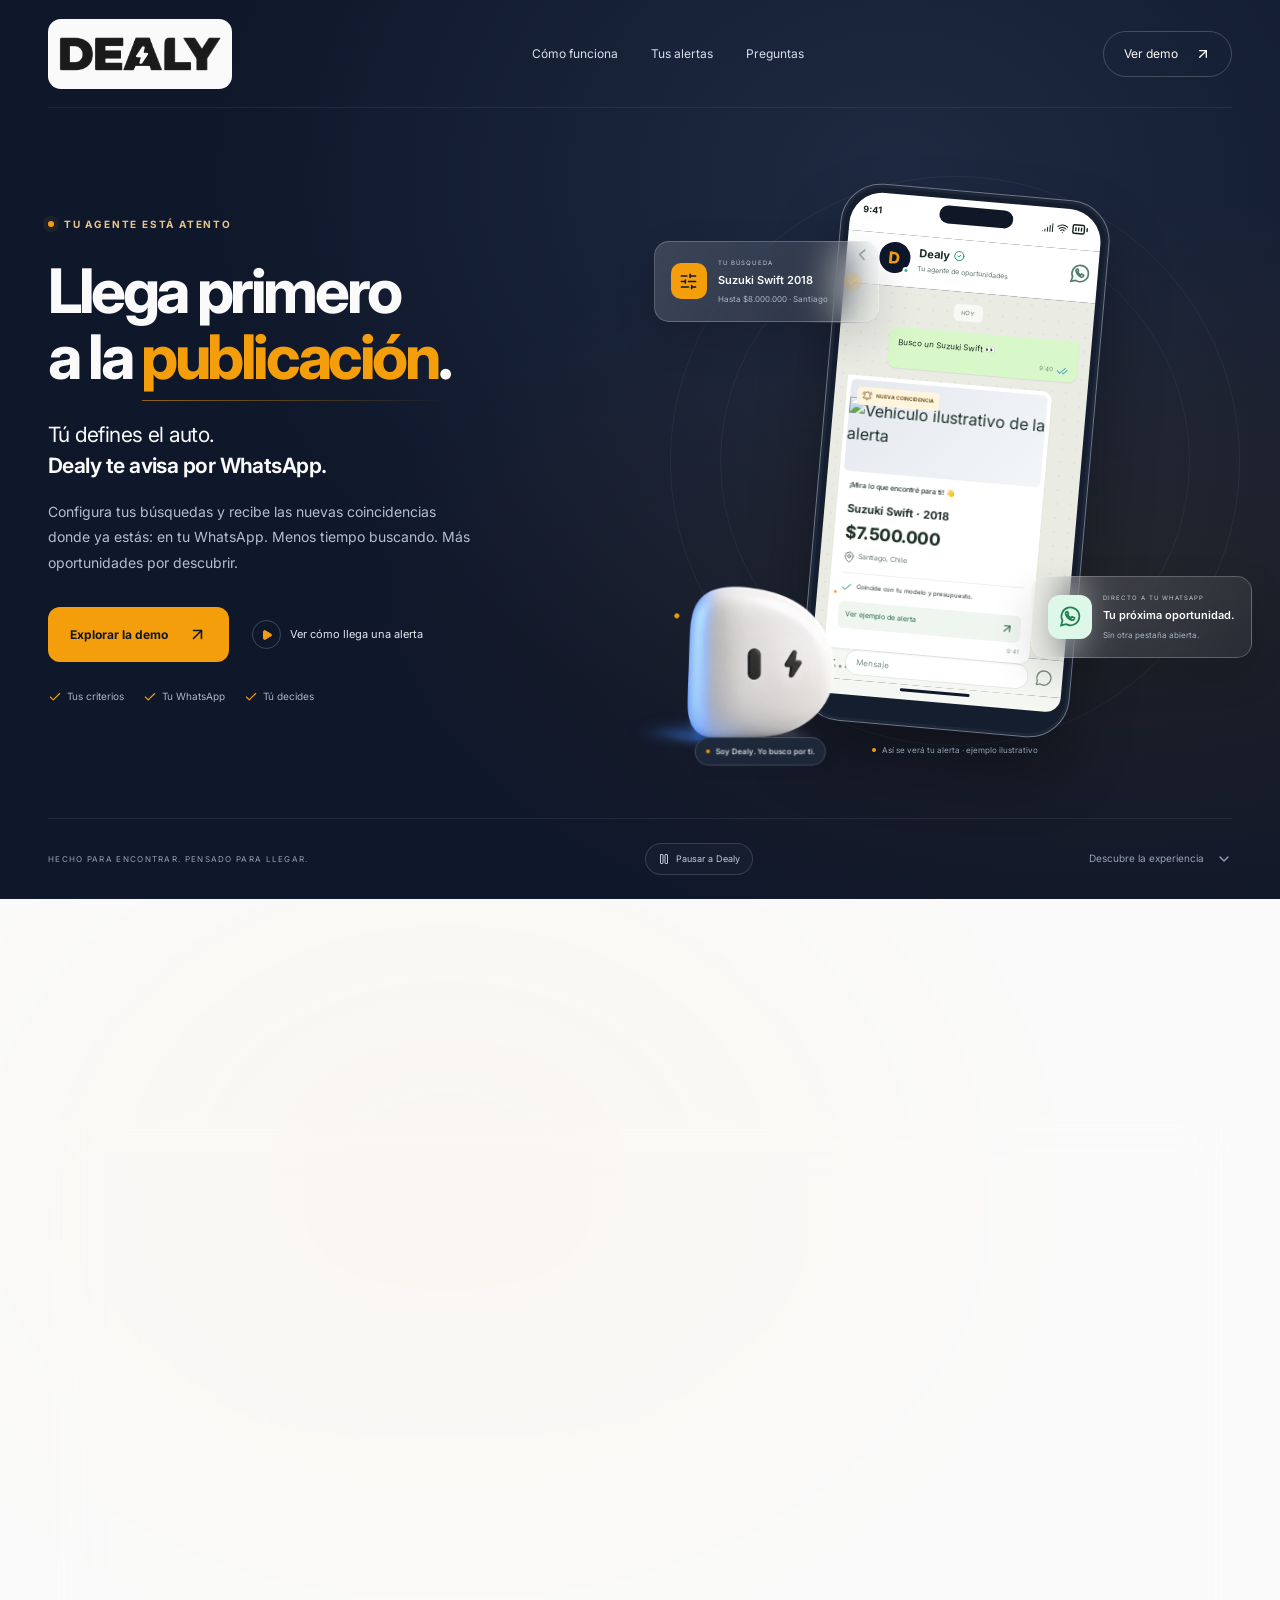
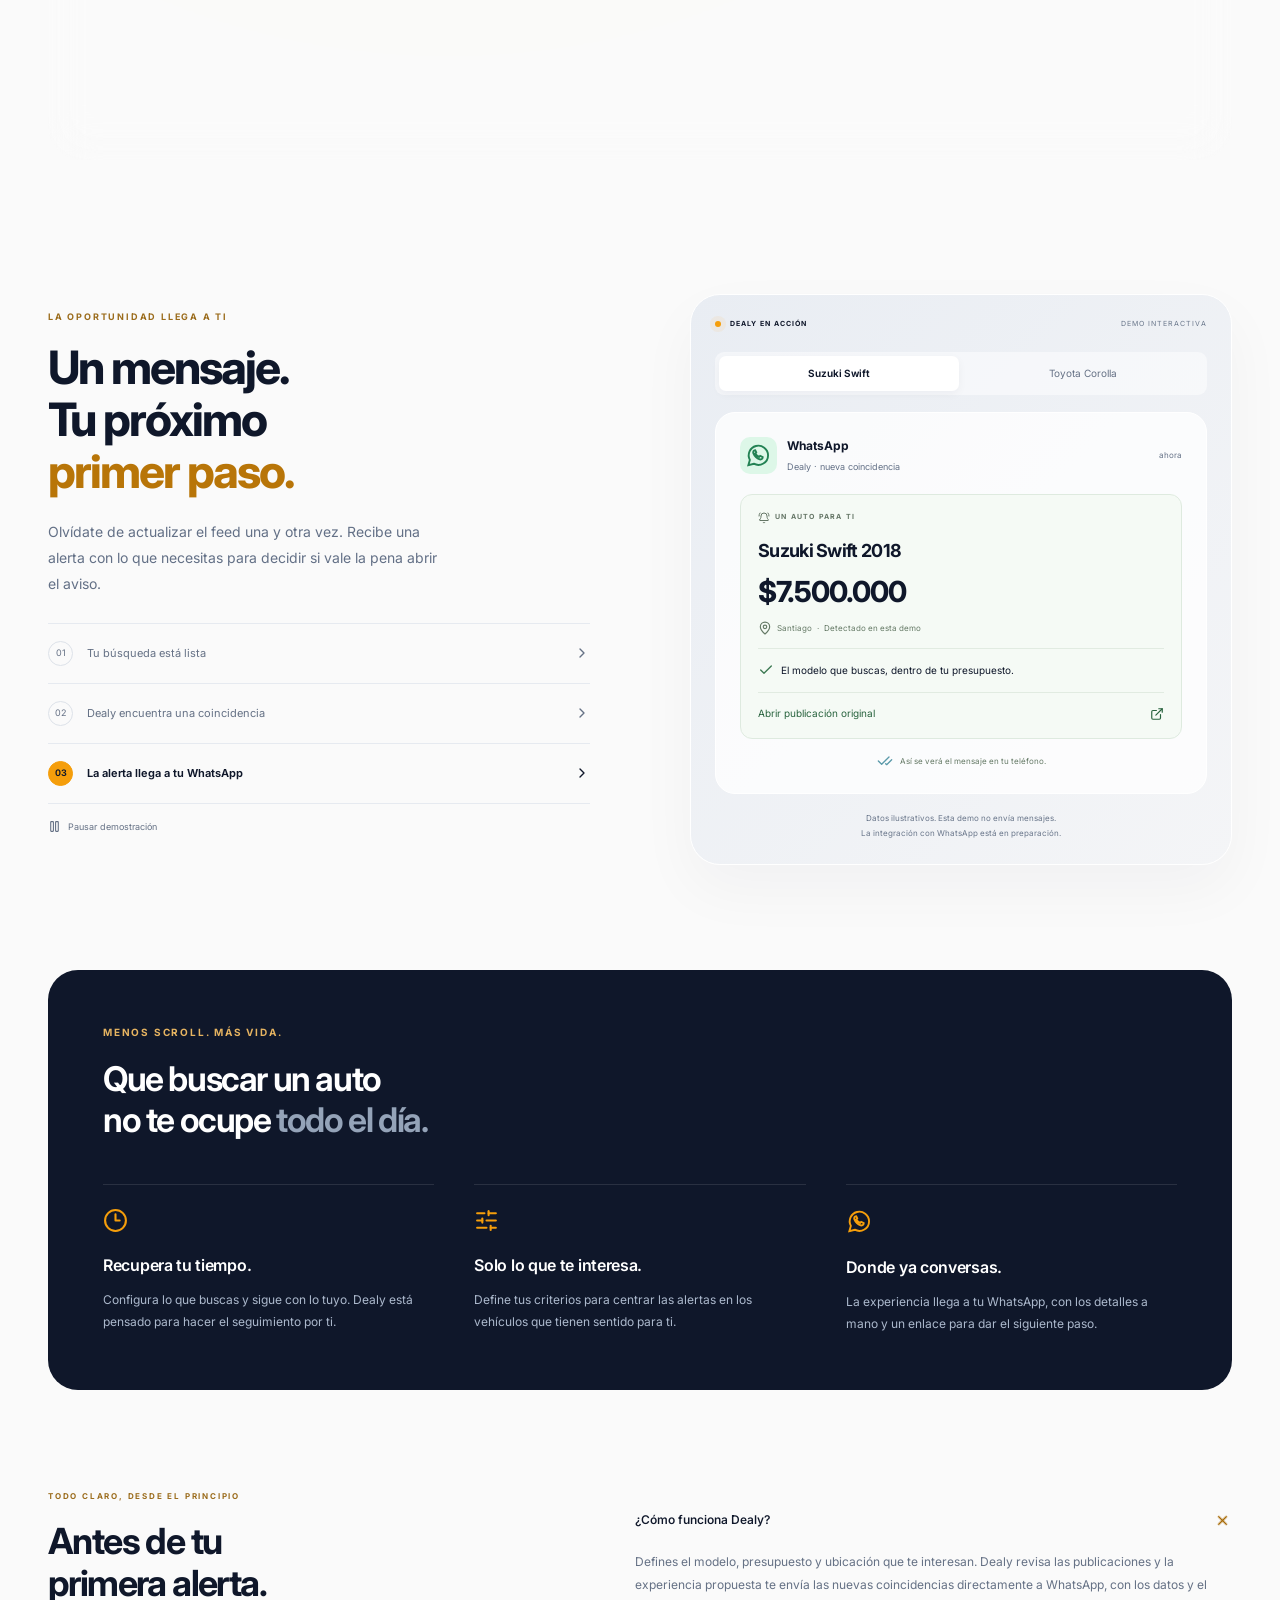
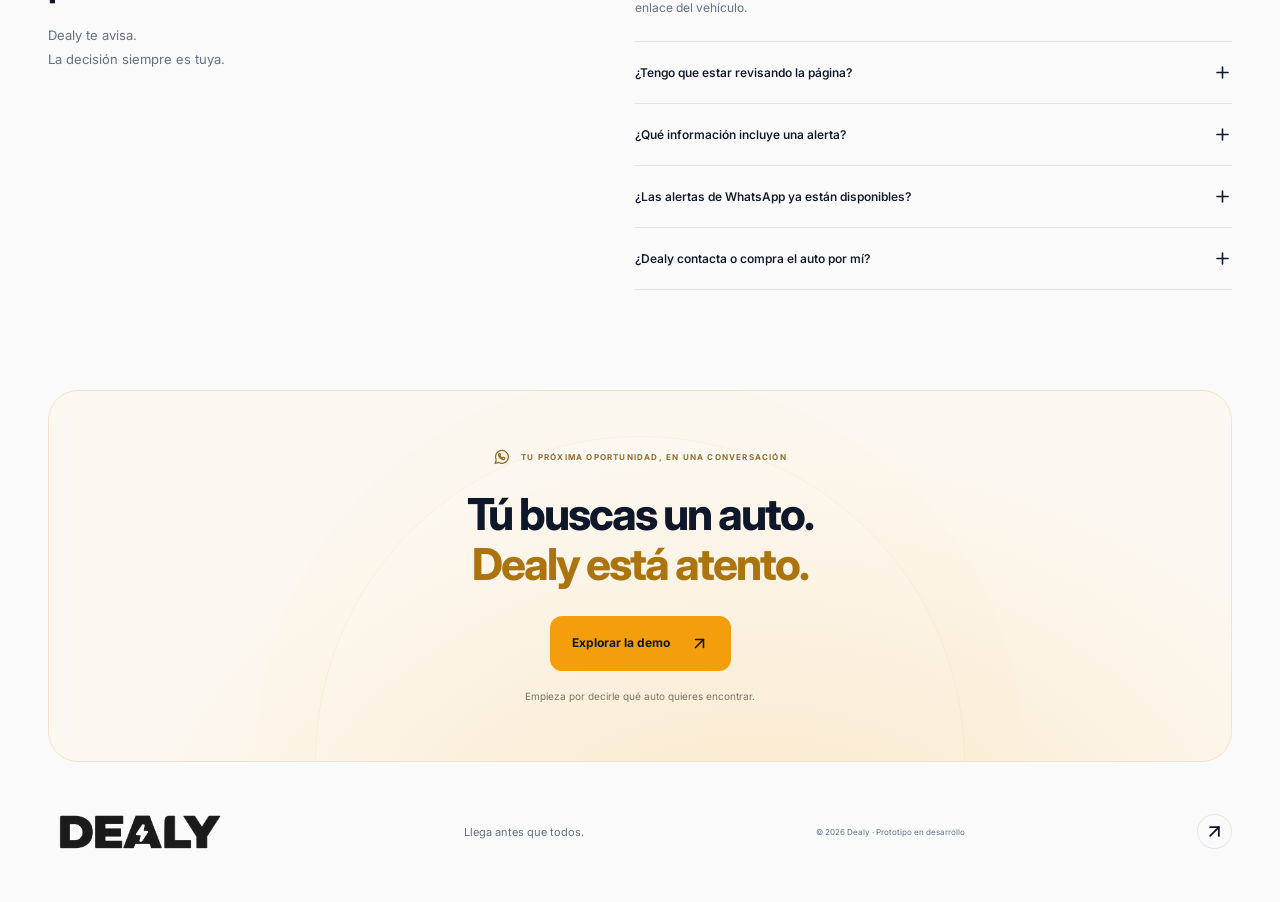
==== index.html @ 4c2594ea "deploy: publish Dealy landing preview" ====
<!doctype html><html lang="es-CL"><head><meta charset="UTF-8"><meta name="viewport" content="width=device-width, initial-scale=1.0"><meta name="theme-color" content="#0F172A"><meta name="description" content="Llega primero a la publicación. Configura tus búsquedas de autos y descubre la experiencia de alertas de Dealy directo a tu WhatsApp."><title>Dealy — Tu próximo auto, directo a WhatsApp</title><link rel="preconnect" href="https://fonts.googleapis.com"><link rel="preconnect" href="https://fonts.gstatic.com" crossorigin><link href="https://fonts.googleapis.com/css2?family=Inter:wght@400;450;500;550;600;650;700;750;800;850;900&display=swap" rel="stylesheet">  <script type="module" crossorigin src="./assets/index-CQg_bbV3.js"></script>
  <link rel="stylesheet" crossorigin href="./assets/index-By04R0ch.css">
</head><body><div id="root"></div></body></html>
---- assets/index-By04R0ch.css ----
*,:before,:after{--tw-border-spacing-x: 0;--tw-border-spacing-y: 0;--tw-translate-x: 0;--tw-translate-y: 0;--tw-rotate: 0;--tw-skew-x: 0;--tw-skew-y: 0;--tw-scale-x: 1;--tw-scale-y: 1;--tw-pan-x: ;--tw-pan-y: ;--tw-pinch-zoom: ;--tw-scroll-snap-strictness: proximity;--tw-gradient-from-position: ;--tw-gradient-via-position: ;--tw-gradient-to-position: ;--tw-ordinal: ;--tw-slashed-zero: ;--tw-numeric-figure: ;--tw-numeric-spacing: ;--tw-numeric-fraction: ;--tw-ring-inset: ;--tw-ring-offset-width: 0px;--tw-ring-offset-color: #fff;--tw-ring-color: rgb(59 130 246 / .5);--tw-ring-offset-shadow: 0 0 #0000;--tw-ring-shadow: 0 0 #0000;--tw-shadow: 0 0 #0000;--tw-shadow-colored: 0 0 #0000;--tw-blur: ;--tw-brightness: ;--tw-contrast: ;--tw-grayscale: ;--tw-hue-rotate: ;--tw-invert: ;--tw-saturate: ;--tw-sepia: ;--tw-drop-shadow: ;--tw-backdrop-blur: ;--tw-backdrop-brightness: ;--tw-backdrop-contrast: ;--tw-backdrop-grayscale: ;--tw-backdrop-hue-rotate: ;--tw-backdrop-invert: ;--tw-backdrop-opacity: ;--tw-backdrop-saturate: ;--tw-backdrop-sepia: ;--tw-contain-size: ;--tw-contain-layout: ;--tw-contain-paint: ;--tw-contain-style: }::backdrop{--tw-border-spacing-x: 0;--tw-border-spacing-y: 0;--tw-translate-x: 0;--tw-translate-y: 0;--tw-rotate: 0;--tw-skew-x: 0;--tw-skew-y: 0;--tw-scale-x: 1;--tw-scale-y: 1;--tw-pan-x: ;--tw-pan-y: ;--tw-pinch-zoom: ;--tw-scroll-snap-strictness: proximity;--tw-gradient-from-position: ;--tw-gradient-via-position: ;--tw-gradient-to-position: ;--tw-ordinal: ;--tw-slashed-zero: ;--tw-numeric-figure: ;--tw-numeric-spacing: ;--tw-numeric-fraction: ;--tw-ring-inset: ;--tw-ring-offset-width: 0px;--tw-ring-offset-color: #fff;--tw-ring-color: rgb(59 130 246 / .5);--tw-ring-offset-shadow: 0 0 #0000;--tw-ring-shadow: 0 0 #0000;--tw-shadow: 0 0 #0000;--tw-shadow-colored: 0 0 #0000;--tw-blur: ;--tw-brightness: ;--tw-contrast: ;--tw-grayscale: ;--tw-hue-rotate: ;--tw-invert: ;--tw-saturate: ;--tw-sepia: ;--tw-drop-shadow: ;--tw-backdrop-blur: ;--tw-backdrop-brightness: ;--tw-backdrop-contrast: ;--tw-backdrop-grayscale: ;--tw-backdrop-hue-rotate: ;--tw-backdrop-invert: ;--tw-backdrop-opacity: ;--tw-backdrop-saturate: ;--tw-backdrop-sepia: ;--tw-contain-size: ;--tw-contain-layout: ;--tw-contain-paint: ;--tw-contain-style: }*,:before,:after{box-sizing:border-box;border-width:0;border-style:solid;border-color:#e5e7eb}:before,:after{--tw-content: ""}html,:host{line-height:1.5;-webkit-text-size-adjust:100%;-moz-tab-size:4;-o-tab-size:4;tab-size:4;font-family:ui-sans-serif,system-ui,sans-serif,"Apple Color Emoji","Segoe UI Emoji",Segoe UI Symbol,"Noto Color Emoji";font-feature-settings:normal;font-variation-settings:normal;-webkit-tap-highlight-color:transparent}body{margin:0;line-height:inherit}hr{height:0;color:inherit;border-top-width:1px}abbr:where([title]){-webkit-text-decoration:underline dotted;text-decoration:underline dotted}h1,h2,h3,h4,h5,h6{font-size:inherit;font-weight:inherit}a{color:inherit;text-decoration:inherit}b,strong{font-weight:bolder}code,kbd,samp,pre{font-family:ui-monospace,SFMono-Regular,Menlo,Monaco,Consolas,Liberation Mono,Courier New,monospace;font-feature-settings:normal;font-variation-settings:normal;font-size:1em}small{font-size:80%}sub,sup{font-size:75%;line-height:0;position:relative;vertical-align:baseline}sub{bottom:-.25em}sup{top:-.5em}table{text-indent:0;border-color:inherit;border-collapse:collapse}button,input,optgroup,select,textarea{font-family:inherit;font-feature-settings:inherit;font-variation-settings:inherit;font-size:100%;font-weight:inherit;line-height:inherit;letter-spacing:inherit;color:inherit;margin:0;padding:0}button,select{text-transform:none}button,input:where([type=button]),input:where([type=reset]),input:where([type=submit]){-webkit-appearance:button;background-color:transparent;background-image:none}:-moz-focusring{outline:auto}:-moz-ui-invalid{box-shadow:none}progress{vertical-align:baseline}::-webkit-inner-spin-button,::-webkit-outer-spin-button{height:auto}[type=search]{-webkit-appearance:textfield;outline-offset:-2px}::-webkit-search-decoration{-webkit-appearance:none}::-webkit-file-upload-button{-webkit-appearance:button;font:inherit}summary{display:list-item}blockquote,dl,dd,h1,h2,h3,h4,h5,h6,hr,figure,p,pre{margin:0}fieldset{margin:0;padding:0}legend{padding:0}ol,ul,menu{list-style:none;margin:0;padding:0}dialog{padding:0}textarea{resize:vertical}input::-moz-placeholder,textarea::-moz-placeholder{opacity:1;color:#9ca3af}input::placeholder,textarea::placeholder{opacity:1;color:#9ca3af}button,[role=button]{cursor:pointer}:disabled{cursor:default}img,svg,video,canvas,audio,iframe,embed,object{display:block;vertical-align:middle}img,video{max-width:100%;height:auto}[hidden]:where(:not([hidden=until-found])){display:none}.container{width:100%}@media(min-width:640px){.container{max-width:640px}}@media(min-width:768px){.container{max-width:768px}}@media(min-width:1024px){.container{max-width:1024px}}@media(min-width:1280px){.container{max-width:1280px}}@media(min-width:1536px){.container{max-width:1536px}}.hidden{display:none}html{scroll-behavior:smooth}@media(prefers-reduced-motion:reduce){html{scroll-behavior:auto}*,*:before,*:after{animation:none!important;transition:none!important}}:root{font-family:Inter,Arial,sans-serif;color:#0f172a;background:#fafafa;font-synthesis:none;--amber:#f59e0b;--navy:#0f172a;--muted:#637086}*{box-sizing:border-box}body{margin:0}a{color:inherit;text-decoration:none}button,input,select{font:inherit}button,a{-webkit-tap-highlight-color:transparent}button{cursor:pointer}button:focus-visible,a:focus-visible{outline:3px solid #f59e0b;outline-offset:5px}h1,h2,h3,p{margin:0}.container{width:calc(100% - 96px);max-width:1200px;margin-inline:auto}.dealy-site{overflow:hidden}.dark-intro{background:#0f172a;color:#fafafa;position:relative;isolation:isolate}.hero-aura{position:absolute;top:0;right:0;bottom:0;left:0;z-index:-1;background:radial-gradient(ellipse at 87% 65%,#f59e0b13,transparent 48%),radial-gradient(ellipse at 70% 20%,#34456369,transparent 55%)}.site-header{height:108px;display:flex;align-items:center;justify-content:space-between;gap:24px;border-bottom:1px solid #ffffff12}.logo-plate{background:#fafafa;display:block;width:184px;height:70px;overflow:hidden;border-radius:13px;flex-shrink:0;position:relative}.logo-plate img{width:160px;height:96px;max-width:none;position:absolute;left:12px;top:-10px;-o-object-fit:contain;object-fit:contain}.nav-links{display:flex;gap:33px;color:#d8dfeb;font-size:12px}.nav-links a:hover{color:#f59e0b}.header-access{display:flex;align-items:center;gap:17px;border:1px solid #ffffff32;border-radius:99px;font-size:12px;padding:13px 20px}.header-access:hover{background:#ffffff10}.menu-toggle{display:none}.hero{display:grid;grid-template-columns:1.1fr 1fr;gap:20px;align-items:center;min-height:710px;padding-block:50px 55px}.eyebrow{font-size:10px;letter-spacing:1.8px;font-weight:700;display:flex;align-items:center;gap:10px}.hero-eyebrow{color:#e7c58b}.status-dot{height:6px;width:6px;display:inline-block;background:#f59e0b;border-radius:50%;box-shadow:0 0 0 5px #f59e0b12}.hero h1{font-size:clamp(45px,4.8vw,65px);line-height:1.08;letter-spacing:-3.4px;font-weight:750;margin:26px 0 28px}.hero h1>span{color:#f59e0b;display:inline-block;position:relative;white-space:nowrap}.hero h1>span:after{content:"";position:absolute;height:1px;background:linear-gradient(90deg,#f59e0b90,transparent);bottom:-10px;left:1px;width:100%}.headline-dot{color:#fff}.hero-lead{font-size:21px;line-height:1.5;letter-spacing:-.55px;font-weight:400}.hero-lead strong{font-weight:650}.hero-description{max-width:428px;font-size:14px;color:#b2bfd1;line-height:1.85;margin-top:17px}.hero-actions{display:flex;gap:23px;align-items:center;margin-top:31px;flex-wrap:wrap}.btn{display:inline-flex;align-items:center;justify-content:center;gap:20px;padding:18px 22px;border-radius:12px;font-size:12px;font-weight:700;transition:transform .25s,box-shadow .25s}.btn:hover{transform:translateY(-3px);box-shadow:0 12px 32px #f59e0b30}.btn-amber{background:#f59e0b;color:#0f172a}.demo-link{font-size:11px;display:inline-flex;align-items:center;gap:9px;color:#e1e7ef}.demo-link>span{display:grid;place-items:center;width:29px;height:29px;border:1px solid #ffffff35;border-radius:50%;color:#f59e0b}.hero-perks{display:flex;gap:19px;margin-top:27px;color:#a9b6c8;font-size:10px}.hero-perks span{display:flex;align-items:center;gap:5px}.hero-perks svg{color:#f59e0b}.hero-scene{position:relative;height:590px;display:flex;align-items:center;justify-content:center;isolation:isolate}.scene-grid{position:absolute;top:30px;right:-35px;bottom:30px;left:-35px;opacity:.13;background-image:linear-gradient(#8e9ebd45 1px,transparent 1px),linear-gradient(90deg,#8e9ebd45 1px,transparent 1px);background-size:38px 38px;-webkit-mask-image:radial-gradient(ellipse,#000,transparent 68%);mask-image:radial-gradient(ellipse,#000,transparent 68%)}.scene-orbit{position:absolute;border:1px solid #ffffff0d;border-radius:50%;z-index:-1}.orbit-a{width:470px;height:470px}.orbit-b{width:570px;height:570px}.phone{width:270px;height:539px;border:1px solid #6f788b;padding:8px;background:#151e2f;border-radius:41px;position:relative;transform:rotate(5deg);box-shadow:0 35px 65px #0005,inset 0 0 0 3px #ffffff0a;overflow:hidden;transition:transform .5s}.phone:hover{transform:rotate(0)}.phone-topline{height:40px;padding:11px 13px 6px;background:#fff;display:flex;justify-content:space-between;align-items:start;border-radius:33px 33px 0 0;color:#142320;font-size:9px;font-weight:700}.phone-topline>div{display:flex;gap:3px;align-items:center}.phone-island{position:absolute;top:15px;left:50%;transform:translate(-50%);width:74px;height:18px;border-radius:20px;background:#101827}.whatsapp-heading{background:#fff;display:flex;gap:8px;align-items:center;color:#182d26;padding:8px 6px 12px;border-bottom:1px solid #00000008}.whatsapp-heading>svg{flex-shrink:0;color:#527c6c}.whatsapp-heading>div:nth-of-type(2){flex:1}.whatsapp-heading strong{font-size:11px;display:flex;align-items:center;gap:4px}.whatsapp-heading strong svg{color:#159870}.whatsapp-heading small{display:block;font-size:7px;margin-top:3px;color:#667b70}.agent-avatar{width:31px;height:31px;display:grid;place-items:center;background:#0f172a;border-radius:50%;color:#f59e0b;font-size:16px;font-weight:800;position:relative}.agent-avatar>span{position:absolute;width:7px;height:7px;right:0;bottom:0;background:#3abd86;border:2px solid white;border-radius:50%}.conversation{height:359px;background-color:#eaece4;background-image:radial-gradient(#72887718 1px,transparent 1px);background-size:14px 14px;padding:12px;color:#203128}.chat-date{background:#ffffffa8;padding:4px 8px;border-radius:5px;font-size:6px;color:#718079;text-align:center;width:-moz-fit-content;width:fit-content;margin:0 auto 11px}.sent-message{font-size:8px;background:#d8f8c9;border-radius:8px 0 8px 8px;padding:9px 9px 5px;margin-left:38px;box-shadow:0 1px 1px #00000012}.sent-message small{display:flex;justify-content:end;gap:3px;font-size:6px;color:#73947e;margin-top:3px}.sent-message small svg{color:#50a6ca}.incoming-message{background:#fff;border-radius:0 9px 9px;padding:4px;width:205px;margin-top:11px;box-shadow:0 2px 2px #0000000b;animation:message-in .7s ease both}.car-preview{height:92px;background:linear-gradient(130deg,#e4e9ef,#f3f5f8);border-radius:5px;position:relative;overflow:hidden}.car-preview img{height:100%;width:100%;-o-object-fit:contain;object-fit:contain;padding:18px 0 2px}.car-preview>span{position:absolute;top:7px;left:7px;display:flex;gap:4px;align-items:center;color:#71521a;font-size:5px;font-weight:700;background:#fff5df;padding:4px 5px;border-radius:4px}.message-copy{padding:9px 7px 3px}.message-copy>strong{font-size:7px;font-weight:500;display:block;margin-bottom:9px}.message-copy h3{font-size:11px;font-weight:700}.message-price{font-size:17px;font-weight:750;margin-top:4px;letter-spacing:-.5px}.message-copy>p{display:flex;align-items:center;gap:3px;font-size:7px;color:#687b70;margin-top:5px}.match-reason{display:flex;align-items:center;gap:4px;font-size:6px;line-height:1.4;margin-top:9px;padding-top:8px;border-top:1px solid #edf0ec}.match-reason svg{color:#268954;flex-shrink:0}.message-copy button{width:100%;font-size:7px;background:#eff6f0;border:0;border-radius:5px;color:#24654b;display:flex;justify-content:space-between;align-items:center;padding:7px;margin-top:8px}.message-time{font-size:6px;color:#91a096;display:block;text-align:right;margin-top:4px}.typing-bubble{padding:8px 10px;background:#fff;border-radius:8px;display:flex;gap:3px;width:-moz-fit-content;width:fit-content;margin-top:9px}.typing-bubble i{height:3px;width:3px;border-radius:50%;background:#92a296;animation:typing 1.5s ease-in-out infinite}.typing-bubble i:nth-child(2){animation-delay:.2s}.typing-bubble i:nth-child(3){animation-delay:.4s}.phone-compose{height:37px;background:#f5f7f3;color:#7d9184;display:flex;align-items:center;padding:5px 10px;gap:7px}.phone-compose>span{background:#fff;flex:1;border:1px solid #e5eae3;border-radius:99px;font-size:8px;padding:6px 10px}.home-indicator{height:15px;background:#f5f7f3;border-radius:0 0 28px 28px;position:relative}.home-indicator:after{content:"";position:absolute;top:4px;left:50%;width:70px;height:3px;background:#0f172a;border-radius:5px;transform:translate(-50%)}.glass-mini{position:absolute;border:1px solid #ffffff39;background:linear-gradient(120deg,#ffffff28,#ffffff0f);backdrop-filter:blur(24px);-webkit-backdrop-filter:blur(24px);border-radius:15px;padding:16px;display:flex;align-items:center;gap:11px;box-shadow:0 16px 40px #0002;z-index:2}.glass-mini small{display:block;font-size:6px;letter-spacing:1.1px;color:#c1cbd7}.glass-mini strong{display:block;font-size:11px;font-weight:600;margin-top:5px}.glass-mini p{font-size:8px;color:#abb7ca;margin-top:5px}.search-float{left:-24px;top:75px;animation:float 7s ease-in-out infinite}.mini-icon{width:36px;height:36px;display:grid;place-items:center;background:#f59e0b;color:#0f172a;border-radius:10px}.tiny-check{background:#f59e0b22;color:#fbbd54;border-radius:50%;padding:4px;margin-left:4px}.whatsapp-float{right:-20px;bottom:98px;animation:float 7s ease-in-out -3s infinite}.wa-icon{background:#ddf7e8;color:#238254;display:grid;place-items:center;border-radius:12px;width:44px;height:44px;flex-shrink:0}.scene-caption{position:absolute;bottom:0;display:flex;align-items:center;gap:6px;font-size:8px;color:#94a3b8}.scene-caption>span{width:4px;height:4px;border-radius:50%;background:#f59e0b}.hero-bottom{border-top:1px solid #ffffff12;display:flex;justify-content:space-between;align-items:center;padding-block:24px;color:#94a3b8;font-size:8px;letter-spacing:1.3px}.hero-bottom>a{display:flex;align-items:center;gap:12px;letter-spacing:0;font-size:10px}.how-section{position:relative;padding-top:215px;padding-bottom:70px;background:radial-gradient(ellipse at 35% 30%,#f59e0b09,transparent 55%),#fafafa}.cars-track{position:absolute;top:0;left:0;right:0;height:420px;overflow:hidden;pointer-events:none}.passing-car{position:absolute;top:80px;width:535px;max-width:none;filter:drop-shadow(0 28px 20px #0f172a1a)}.car-left{left:-170px;animation:car-left 18s ease-in-out infinite alternate}.car-right{right:-165px;animation:car-right 18s ease-in-out infinite alternate}.process-glass{position:relative;padding:55px;background:linear-gradient(120deg,#fff7,#ffffffad);border:1px solid #fff;border-radius:35px;backdrop-filter:blur(23px);-webkit-backdrop-filter:blur(23px);box-shadow:0 22px 70px #0f172a0a;z-index:1}.section-heading{text-align:center}.section-heading .eyebrow{justify-content:center;color:#8b5c12}.section-heading h2{font-size:43px;line-height:1.12;letter-spacing:-2px;font-weight:750;margin-top:18px}.amber-word{color:#b87508}.section-heading>p{font-size:13px;color:#657185;margin-top:17px}.process-grid{display:grid;grid-template-columns:repeat(3,1fr);gap:22px;margin-top:38px}.process-card{background:#ffffff75;border:1px solid #fff;border-radius:23px;padding:29px;position:relative;transition:transform .3s,box-shadow .3s;box-shadow:0 10px 25px #24375405}.process-card:hover{transform:translateY(-7px);box-shadow:0 22px 30px #2437540a}.step-number{position:absolute;right:20px;top:22px;font-size:51px;font-weight:750;letter-spacing:-3px;color:#0f172a09}.process-icon{width:53px;height:53px;background:linear-gradient(140deg,#ffbf3f,#f59e0b);display:grid;place-items:center;color:#0f172a;border-radius:15px;box-shadow:0 10px 20px #f59e0b1c;margin-bottom:27px}.process-card>small{font-size:8px;letter-spacing:1.4px;color:#926d2c;font-weight:700}.process-card h3{font-size:18px;letter-spacing:-.6px;margin:9px 0 13px;font-weight:700}.process-card p{font-size:12px;line-height:1.85;color:#637086}.step-line{height:3px;width:100%;background:#edf0f4;margin-top:24px;border-radius:3px}.step-line>span{width:22px;height:3px;background:#f59e0b;display:block;border-radius:3px;transition:width .6s}.process-card:hover .step-line>span{width:100%}.process-foot{display:flex;align-items:center;justify-content:center;gap:8px;color:#667589;font-size:10px;padding-top:29px}.process-foot>svg{color:#b17a22}.process-foot>a{display:flex;align-items:center;gap:8px;margin-left:auto;font-size:11px;font-weight:600;color:#0f172a}.demo-section{padding-block:65px 105px;display:grid;grid-template-columns:1fr 1fr;gap:100px;align-items:center}.demo-copy .eyebrow{color:#9b6c1c;font-size:9px}.demo-copy h2{font-size:46px;font-weight:750;line-height:1.12;letter-spacing:-2px;margin-top:19px}.demo-copy>p{font-size:14px;line-height:1.85;color:#637086;max-width:400px;margin-top:22px}.demo-steps{margin-top:26px;border-top:1px solid #e6eaf0}.demo-steps button{display:flex;align-items:center;gap:14px;width:100%;background:transparent;text-align:left;border:0;border-bottom:1px solid #e6eaf0;color:#657185;font-size:11px;padding:17px 0}.demo-steps button>span{font-size:9px;border:1px solid #dde2e9;border-radius:50%;width:25px;height:25px;display:grid;place-items:center;flex-shrink:0}.demo-steps button>svg{margin-left:auto}.demo-steps button.selected{color:#0f172a;font-weight:650}.demo-steps button.selected>span{background:#f59e0b;border-color:#f59e0b}.play-control{background:none;border:0;display:flex;align-items:center;gap:7px;color:#657185;font-size:9px;padding:16px 0}.demo-board{background:linear-gradient(135deg,#e9edf3,#f4f5f7);padding:24px;border:1px solid #fff;border-radius:30px;box-shadow:0 24px 60px #0f172a0a;min-width:0}.board-top{display:flex;align-items:center;justify-content:space-between;font-size:7px;letter-spacing:1px;color:#6b788c}.board-top>div{display:flex;align-items:center;gap:9px;color:#0f172a;font-weight:700}.example-picker{display:flex;background:#fff7;border-radius:9px;padding:4px;margin-block:22px 17px;gap:4px}.example-picker>button{flex:1;padding:10px 5px;background:transparent;border:0;border-radius:7px;font-size:10px;color:#657185}.example-picker>button.active{background:#fff;box-shadow:0 3px 10px #0f172a0b;color:#0f172a;font-weight:650}.demo-panel{background:#ffffffbd;border:1px solid #fff;border-radius:20px;min-height:338px;padding:24px;animation:message-in .45s ease both}.demo-round-icon{height:37px;width:37px;background:#fff1d8;border-radius:12px;display:grid;place-items:center;color:#a76a06;margin-bottom:17px}.demo-round-icon svg{width:19px}.demo-panel h3{font-size:20px;letter-spacing:-.7px;font-weight:700}.filter-row{display:flex;justify-content:space-between;padding:12px 0;border-bottom:1px solid #eef1f5;font-size:11px}.filter-row>span{color:#657185}.filter-row strong{font-weight:600}.demo-confirm{display:flex;gap:7px;align-items:center;color:#72551f;background:#fff5e3;font-size:9px;border-radius:6px;padding:10px;margin-top:12px}.radar-visual{height:145px;position:relative;display:grid;place-items:center;isolation:isolate;color:#d28c0e}.radar-visual>div{position:absolute;width:125px;height:125px;border:1px solid #f59e0b2a;border-radius:50%;box-shadow:0 0 0 20px #f59e0b06}.radar-visual>div:nth-child(2){width:85px;height:85px}.radar-visual>span{position:absolute;left:63%;top:33px;width:7px;height:7px;background:#f59e0b;border-radius:50%;box-shadow:0 0 0 6px #f59e0b13;animation:typing 2s infinite}.scan-description{color:#637086;font-size:12px;line-height:1.7;margin-top:9px}.detected-car{display:flex;align-items:center;gap:8px;background:#fff;border:1px solid #edf0f4;padding:12px 9px;margin-top:19px;border-radius:10px}.detected-car img{width:65px;height:40px;-o-object-fit:contain;object-fit:contain}.detected-car strong{font-size:11px;display:block}.detected-car small{display:block;font-size:9px;color:#637086;margin-top:5px}.detected-car>svg{color:#c08113;margin-left:auto}.demo-message-head{display:flex;align-items:center;gap:10px;margin-bottom:20px}.demo-message-head strong{display:block;font-size:12px}.demo-message-head small{display:block;font-size:9px;color:#637086;margin-top:5px}.demo-message-head>span{font-size:8px;color:#637086;margin-left:auto}.demo-message-head .wa-icon{width:37px;height:37px;border-radius:10px}.demo-alert{border:1px solid #deeadf;border-radius:12px;background:#f5faf5;padding:17px}.alert-tag{color:#657666;font-size:7px;font-weight:700;letter-spacing:1.2px;display:flex;gap:5px;align-items:center;margin-bottom:13px}.demo-alert h3{font-size:18px}.demo-price{font-size:29px;letter-spacing:-1px;font-weight:750;margin-top:6px}.demo-alert>p{display:flex;align-items:center;gap:5px;flex-wrap:wrap;font-size:8px;color:#647965;margin-top:8px}.why-match{display:flex;gap:7px;align-items:center;border-top:1px solid #e1ebe1;padding-top:13px;margin-top:13px;font-size:10px;line-height:1.6}.why-match svg{color:#3c7952;flex-shrink:0}.example-url{display:flex;align-items:center;justify-content:space-between;color:#28633e;font-size:10px;border-top:1px solid #e1ebe1;margin-top:14px;padding-top:13px}.delivery-note{display:flex;align-items:center;justify-content:center;gap:7px;color:#647965;font-size:8px;margin-top:14px}.delivery-note svg{color:#5a9aaa}.demo-disclaimer{font-size:8px;line-height:1.8;text-align:center;color:#69768a;margin-top:17px}.benefit-section{background:#0f172a;border-radius:30px;color:#fff;padding:55px}.benefit-heading .eyebrow{color:#e6b461}.benefit-heading h2{font-size:34px;line-height:1.2;font-weight:650;letter-spacing:-1.4px;margin-top:19px}.benefit-heading h2 span{color:#94a3b8}.benefit-grid{display:grid;grid-template-columns:repeat(3,1fr);gap:40px;margin-top:43px}.benefit-grid article{border-top:1px solid #ffffff1c;padding-top:23px}.benefit-grid svg{color:#f59e0b;margin-bottom:20px}.benefit-grid h3{font-size:16px;font-weight:600;letter-spacing:-.3px}.benefit-grid p{font-size:12px;line-height:1.85;color:#acb9cd;margin-top:12px}.faq-section{padding-block:100px;display:grid;grid-template-columns:1fr 1.2fr;gap:90px}.faq-section .eyebrow{font-size:8px;color:#9b6c1c}.faq-section h2{font-size:36px;line-height:1.16;font-weight:700;letter-spacing:-1.6px;margin-top:19px}.faq-section>div>p{font-size:13px;line-height:1.8;color:#657185;margin-top:20px}.faq-list article{border-bottom:1px solid #e1e6ed}.faq-list button{width:100%;display:flex;align-items:center;justify-content:space-between;gap:20px;text-align:left;background:none;border:0;font-size:12px;font-weight:550;padding:21px 0;color:#0f172a}.faq-list svg{flex-shrink:0;transition:transform .25s}.faq-list .expanded svg{transform:rotate(45deg);color:#a76a06}.faq-list p{font-size:12px;line-height:1.9;color:#657185;padding-bottom:22px}.closing{border:1px solid #f2e4cb;border-radius:30px;text-align:center;background:radial-gradient(ellipse at 60% 140%,#f59e0b30,transparent 65%),#fcf8f1;padding:57px 25px;position:relative;overflow:hidden;isolation:isolate}.closing .eyebrow{justify-content:center;font-size:8px;color:#926d2c;letter-spacing:1.2px}.closing h2{font-size:44px;line-height:1.12;font-weight:750;letter-spacing:-2px;margin:24px 0 27px}.closing h2 span{color:#ab740e}.closing>p{font-size:10px;color:#7c7467;margin-top:18px}.closing-orbit{border:1px solid #f59e0b17;border-radius:50%;width:650px;height:650px;position:absolute;left:50%;top:45px;transform:translate(-50%);z-index:-1;box-shadow:0 0 0 60px #f59e0b03}.site-footer{display:flex;align-items:center;justify-content:space-between;gap:20px;padding-block:35px}.site-footer .logo-plate{height:70px;width:184px}.site-footer>p{font-size:11px;color:#657185}.site-footer>span{font-size:8px;color:#657185}.site-footer>a:last-child{width:35px;height:35px;border:1px solid #e1e6ed;display:grid;place-items:center;border-radius:50%}.skip-link{position:fixed;top:-100px;left:12px;background:#f59e0b;color:#0f172a;padding:12px;z-index:100}.skip-link:focus{top:10px}.reveal{opacity:0;transform:translateY(22px);transition:opacity .7s ease,transform .7s ease}.reveal.in-view{opacity:1;transform:none}@keyframes float{0%,to{transform:translateY(0)}50%{transform:translateY(-11px)}}@keyframes message-in{0%{opacity:0;transform:translateY(9px)}to{opacity:1;transform:translateY(0)}}@keyframes typing{0%,to{opacity:.4;transform:translateY(0)}50%{opacity:1;transform:translateY(-3px)}}@keyframes car-left{0%{transform:translate(-45px)}to{transform:translate(135px)}}@keyframes car-right{0%{transform:translate(45px)}to{transform:translate(-135px)}}@media(min-width:1450px){.hero{min-height:760px}.hero h1{font-size:67px}}@media(max-width:1100px){.container{width:calc(100% - 64px)}.hero{grid-template-columns:1.1fr 1fr;gap:12px}.hero h1{font-size:49px;letter-spacing:-2.7px}.hero-scene{transform:scale(.9);transform-origin:center right;margin-left:-30px}.search-float{left:-8px}.whatsapp-float{right:-18px}.hero-description{font-size:13px}.hero-lead{font-size:19px}.hero-actions{gap:18px}.demo-section{gap:55px}.process-glass{padding:40px}.process-card{padding:24px}.process-card h3{font-size:16px}}@media(max-width:760px){.container{width:calc(100% - 40px)}.site-header{height:94px;gap:12px}.logo-plate{width:174px;height:64px;border-radius:10px}.logo-plate img{left:7px;top:-14px}.nav-links{display:none}.nav-links.is-open{display:flex;position:absolute;top:85px;left:20px;right:20px;flex-direction:column;background:#1b2940;border:1px solid #ffffff20;padding:25px;border-radius:15px;z-index:20;gap:24px}.header-access{margin-left:auto;font-size:10px;padding:10px 12px;gap:7px}.menu-toggle{display:block;color:#d8dfeb;padding:3px;background:none;border:0}.menu-toggle svg{width:21px}.hero{grid-template-columns:1fr;padding-top:37px;gap:20px;padding-bottom:25px;min-height:0}.hero h1{font-size:clamp(35px,8.9vw,57px);letter-spacing:-2.1px;margin:24px 0 27px}.hero-eyebrow{font-size:8px;letter-spacing:1.6px}.hero-lead{font-size:20px;line-height:1.45}.hero-description{font-size:14px;line-height:1.8;margin-top:17px;max-width:470px}.hero-actions{margin-top:25px;gap:18px}.btn{font-size:11px;padding:17px 20px;gap:14px}.demo-link{font-size:10px}.hero-perks{font-size:9px;gap:18px;margin-top:23px}.hero-scene{height:565px;transform:none;margin:0;width:100%;max-width:390px;justify-self:center}.phone{width:260px;height:537px;transform:rotate(3deg)}.glass-mini{padding:12px;gap:8px;border-radius:12px}.glass-mini strong{font-size:9px}.glass-mini small{font-size:5px}.glass-mini p{font-size:7px}.search-float{left:-7px;top:52px}.mini-icon{width:30px;height:30px;border-radius:8px}.mini-icon svg{width:16px}.whatsapp-float{right:-7px;bottom:78px}.wa-icon{width:35px;height:35px}.wa-icon svg{width:22px}.scene-caption{font-size:7px;bottom:-9px}.orbit-a{width:310px;height:310px}.orbit-b{width:385px;height:385px}.hero-bottom{font-size:6px;letter-spacing:.8px;gap:20px;line-height:1.8;padding-block:23px}.hero-bottom>a{font-size:8px;gap:5px;flex-shrink:0}.how-section{padding-top:150px;padding-bottom:35px}.passing-car{width:335px;top:46px}.car-left{left:-165px}.car-right{right:-165px}.process-glass{padding:32px 20px;border-radius:25px}.section-heading .eyebrow{font-size:7px;letter-spacing:1px}.section-heading h2{font-size:33px;letter-spacing:-1.5px;margin-top:18px}.section-heading p{font-size:12px;line-height:1.7}.process-grid{grid-template-columns:1fr;gap:13px;margin-top:28px}.process-card{padding:24px;border-radius:19px}.process-icon{width:45px;height:45px;margin-bottom:20px}.process-icon svg{width:23px}.step-number{font-size:49px}.process-card h3{font-size:20px}.process-card p{font-size:13px;line-height:1.8}.process-foot{flex-wrap:wrap;font-size:9px;justify-content:flex-start;line-height:1.6;gap:7px}.process-foot>a{margin:8px 0 0 24px;width:100%;font-size:10px}.demo-section{grid-template-columns:1fr;padding-block:40px 60px;gap:27px}.demo-copy h2{font-size:39px;letter-spacing:-1.8px}.demo-copy>p{font-size:14px}.demo-steps button{font-size:11px}.demo-board{padding:18px;border-radius:24px}.demo-panel{padding:20px;min-height:338px}.demo-price{font-size:27px}.demo-message-head small{font-size:8px}.board-top{font-size:6px;letter-spacing:.6px}.demo-copy .eyebrow{font-size:8px}.benefit-section{padding:34px 25px;border-radius:25px}.benefit-heading .eyebrow{font-size:8px}.benefit-heading h2{font-size:29px;letter-spacing:-1.1px}.benefit-grid{grid-template-columns:1fr;gap:25px;margin-top:30px}.benefit-grid svg{margin-bottom:16px}.benefit-grid h3{font-size:18px}.benefit-grid p{font-size:13px}.faq-section{grid-template-columns:1fr;gap:25px;padding-block:60px}.faq-section h2{font-size:32px}.faq-section .eyebrow{font-size:7px}.faq-list button{font-size:12px;line-height:1.6}.closing{padding:38px 22px;border-radius:25px}.closing .eyebrow{font-size:6px;letter-spacing:.5px;line-height:1.8;gap:7px}.closing .eyebrow svg{flex-shrink:0;width:17px}.closing h2{font-size:32px;letter-spacing:-1.3px}.closing>p{font-size:9px}.site-footer{flex-wrap:wrap;gap:12px;padding-block:20px 30px}.site-footer .logo-plate{width:174px;height:64px}.site-footer>p{font-size:9px}.site-footer>span{font-size:8px}.site-footer>a:last-child{margin-left:auto}@keyframes car-left{0%{transform:translate(-20px)}to{transform:translate(45px)}}@keyframes car-right{0%{transform:translate(20px)}to{transform:translate(-45px)}}}@media(max-width:370px){.site-header{gap:8px}.header-access{padding:10px 8px;font-size:9px}.header-access svg{display:none}.hero h1{font-size:33px}.hero-perks{gap:10px}.process-foot{font-size:8px}}@media(prefers-reduced-motion:reduce){*,*:before,*:after{animation:none!important;transition:none!important;scroll-behavior:auto!important}.reveal{opacity:1;transform:none}}.scroll-mascot{position:absolute;width:260px;z-index:4;pointer-events:none;-webkit-user-select:none;-moz-user-select:none;user-select:none;--mascot-travel:0px;--mascot-lean:0deg;--mascot-delay:0s}.mascot-arrival{opacity:0;transform:translateY(22px) scale(.93);transition:opacity .7s ease,transform .9s cubic-bezier(.2,.7,.2,1)}.scroll-mascot[data-visible=true] .mascot-arrival{opacity:1;transform:none}.mascot-parallax{transform:translateY(var(--mascot-travel)) rotate(var(--mascot-lean));transition:transform .18s linear}.mascot-float{position:relative;animation:dealy-bob 6.5s ease-in-out var(--mascot-delay) infinite}.mascot-art{position:relative;width:100%;transform-origin:50% 80%;animation:dealy-look 13s ease-in-out var(--mascot-delay) infinite}.mascot-art>img{display:block;width:100%;height:auto;max-width:none}.mascot-eyelid{position:absolute;left:45.15%;top:42.2%;width:5.5%;height:17.3%;border-radius:48%;background:linear-gradient(110deg,#dfdedc,#e7e6e4);opacity:0;animation:dealy-blink 7.8s linear var(--mascot-delay) infinite}.mascot-eyelid i{position:absolute;left:12%;top:52%;height:7%;width:77%;border-radius:50%;background:#24272a;box-shadow:0 1px 1px #fff8;transform:rotate(-5deg)}.mascot-caption{position:absolute;bottom:0;left:50%;transform:translate(-50%,45%);white-space:nowrap;display:flex;align-items:center;gap:6px;border:1px solid #ffffff70;background:#ffffffd9;color:#334155;padding:8px 11px;border-radius:99px;font-size:8px;font-weight:550;letter-spacing:0;box-shadow:0 5px 18px #0f172a0a;-webkit-backdrop-filter:blur(14px);backdrop-filter:blur(14px)}.mascot-caption>span:first-child{width:4px;height:4px;flex-shrink:0;border-radius:50%;background:#f59e0b}.mascot-spark{position:absolute;width:5px;height:5px;background:#f59e0b;border-radius:2px;animation:dealy-spark 4s ease-in-out var(--mascot-delay) infinite}.spark-one{top:24%;left:20%;transform:rotate(45deg)}.spark-two{top:12%;right:23%;width:3px;height:3px;animation-delay:-2s}.mascot-hero{left:-60px;bottom:-2px;width:285px;--mascot-delay:-1.3s}.mascot-hero .mascot-caption{background:#1e293bd9;border-color:#ffffff30;color:#e2e8f0;bottom:8px}.mascot-process{left:-65px;top:-20px;width:250px;--mascot-delay:-3.4s}.mascot-process .mascot-caption{bottom:6px}.demo-board{position:relative}.mascot-demo{right:-65px;top:-151px;width:245px;--mascot-delay:-5.2s}.mascot-demo .mascot-caption{left:57%;bottom:16px}.mascot-closing{right:4px;bottom:20px;width:280px;--mascot-delay:-2s}.mascot-closing .mascot-caption{bottom:10px}.mascot-motion-control{border:1px solid #ffffff25;background:#ffffff06;border-radius:20px;padding:8px 12px;color:#c1ccdc;font-size:9px;letter-spacing:0;display:flex;align-items:center;gap:6px}.mascot-motion-control:hover{background:#ffffff14;color:#fff}.scroll-mascot:not([data-visible=true]) .mascot-float,.scroll-mascot:not([data-visible=true]) .mascot-art,.scroll-mascot:not([data-visible=true]) .mascot-eyelid,.scroll-mascot:not([data-visible=true]) .mascot-spark,.mascot-paused .mascot-float,.mascot-paused .mascot-art,.mascot-paused .mascot-eyelid,.mascot-paused .mascot-spark{animation-play-state:paused}.mascot-paused .mascot-eyelid{opacity:0;animation:none}@keyframes dealy-bob{0%,to{transform:translateY(0)}50%{transform:translateY(-9px)}}@keyframes dealy-look{0%,35%,70%,to{transform:rotate(0)}42%,50%{transform:rotate(-5deg)}78%,85%{transform:rotate(4deg)}}@keyframes dealy-blink{0%,42%,45%,70%,73%,to{opacity:0}43%,44%,71%,72%{opacity:1}}@keyframes dealy-spark{0%,to{opacity:.25;scale:.8}50%{opacity:.85;scale:1.15}}@media(max-width:1100px){.mascot-hero{left:-30px;bottom:1px;width:240px}.mascot-process{left:-30px;top:-48px;width:210px}.mascot-demo{right:-25px;width:210px;top:-136px}.mascot-closing{right:-13px;width:230px;bottom:10px}}@media(max-width:760px){.hero-scene{margin-bottom:130px}.mascot-hero{left:-30px;bottom:-125px;width:240px}.mascot-hero .mascot-caption{bottom:6px}.scene-caption{bottom:-18px;left:auto;right:0;max-width:145px;line-height:1.6}.hero-bottom{flex-wrap:wrap;gap:14px;justify-content:space-between}.hero-bottom>span{width:100%;font-size:7px}.mascot-motion-control{font-size:9px;padding:8px 10px}.process-glass{padding-top:158px}.mascot-process{left:-34px;top:-14px;width:220px}.mascot-process .mascot-caption{left:59%;bottom:12px}.demo-section{gap:125px}.mascot-demo{right:-26px;top:-142px;width:220px}.mascot-demo .mascot-caption{left:53%;bottom:12px}.closing{padding-bottom:210px}.mascot-closing{width:265px;right:calc(50% - 132px);bottom:17px}.mascot-closing .mascot-caption{bottom:4px}}@media(prefers-reduced-motion:reduce){.mascot-arrival{opacity:1;transform:none}.mascot-parallax{transform:none!important}.mascot-float,.mascot-art,.mascot-eyelid,.mascot-spark{animation:none!important}.mascot-eyelid,.mascot-motion-control{display:none}}.mascot-anchor{position:absolute;aspect-ratio:3/2;pointer-events:none;visibility:hidden}.mascot-stage{position:fixed;top:0;right:0;bottom:0;left:0;z-index:25;overflow:hidden;pointer-events:none;contain:layout paint}.mascot-traveler{position:absolute;top:0;left:0;width:300px;height:200px;z-index:25;pointer-events:none;transform-origin:center;will-change:transform;opacity:0;--mascot-delay:-1.3s;--caption-opacity:1}.mascot-traveler[data-visible=true]{opacity:1}.mascot-bank{transform:rotate(var(--mascot-lean));transform-origin:50% 75%}.mascot-traveler .mascot-caption{bottom:5px;opacity:var(--caption-opacity);transition:opacity .18s ease}.mascot-traveler .mascot-caption>span:last-child{background:none;width:auto;height:auto;border-radius:0;flex-shrink:1}.mascot-traveler[data-tone=dark] .mascot-caption{background:#1e293be8;border-color:#ffffff30;color:#e2e8f0}.mascot-traveler[data-motion=paused] .mascot-float,.mascot-traveler[data-motion=paused] .mascot-art,.mascot-traveler[data-motion=paused] .mascot-spark{animation-play-state:paused}.mascot-traveler[data-motion=paused] .mascot-eyelid{animation:none;opacity:0}@media(prefers-reduced-motion:reduce){.mascot-bank{transform:none}}.dealy-motion-logo .brand-intro{position:absolute;top:0;right:0;bottom:0;left:0;display:grid;place-items:center}.dealy-motion-logo img.brand-wordmark{position:absolute;width:calc(100% - 14px);height:100%;left:7px;top:0;-o-object-fit:contain;object-fit:contain;opacity:1;transform-origin:53% 50%}.dealy-motion-logo .brand-character{position:absolute;width:102px;height:68px;left:calc(50% - 51px);top:calc(50% - 34px);opacity:0;transform-origin:55% 55%;pointer-events:none}.dealy-motion-logo .brand-character img{position:absolute;width:100%;height:100%;left:0;top:0;-o-object-fit:contain;object-fit:contain}.dealy-motion-logo .brand-blink{position:absolute;left:45.15%;top:42.2%;width:5.5%;height:17.3%;border-radius:48%;background:linear-gradient(110deg,#dfdedc,#e7e6e4);opacity:0}.dealy-motion-logo .brand-blink i{position:absolute;left:12%;top:52%;height:7%;width:77%;border-radius:50%;background:#24272a;transform:rotate(-5deg)}.dealy-motion-logo .brand-flash{position:absolute;width:17px;height:26px;left:calc(50% - 6px);top:calc(50% - 13px);opacity:0;color:#f59e0b;pointer-events:none}.dealy-motion-logo[data-animated=true] .brand-character{animation:brand-character 4.6s both}.dealy-motion-logo[data-animated=true] .brand-blink{animation:brand-blink 4.6s both}.dealy-motion-logo[data-animated=true] .brand-flash{animation:brand-flash 4.6s both}.dealy-motion-logo[data-animated=true] .brand-wordmark{animation:brand-reveal 4.6s both}.dealy-motion-logo[data-paused=true] .brand-intro>*,.dealy-motion-logo[data-paused=true] .brand-blink{animation-play-state:paused}@keyframes brand-character{0%{opacity:0;transform:translateY(12px) scale(.6) rotate(-8deg)}14%{opacity:1;transform:translateY(0) scale(1) rotate(0)}30%{opacity:1;transform:translate(3px,-3px) rotate(5deg)}45%{opacity:1;transform:translate(-2px,1px) rotate(-4deg)}58%{opacity:1;transform:translateY(0) scale(1) rotate(0)}67%{opacity:1;transform:translate(4px,-1px) scale(.8)}78%,to{opacity:0;transform:translate(4px) scale(.15)}}@keyframes brand-blink{0%,37%,43%,to{opacity:0}38%,42%{opacity:1}}@keyframes brand-flash{0%,63%{opacity:0;transform:scale(.5)}72%{opacity:1;transform:scale(1.1)}83%,to{opacity:0;transform:scale(.7)}}@keyframes brand-reveal{0%,70%{opacity:0;transform:scale(.84);filter:blur(3px)}86%{opacity:1;transform:scale(1.025);filter:blur(0)}to{opacity:1;transform:scale(1);filter:blur(0)}}@media(prefers-reduced-motion:reduce){.dealy-motion-logo .brand-character,.dealy-motion-logo .brand-flash,.dealy-motion-logo .brand-blink{animation:none!important;opacity:0!important}.dealy-motion-logo img.brand-wordmark{animation:none!important;opacity:1!important;transform:none!important;filter:none!important}}
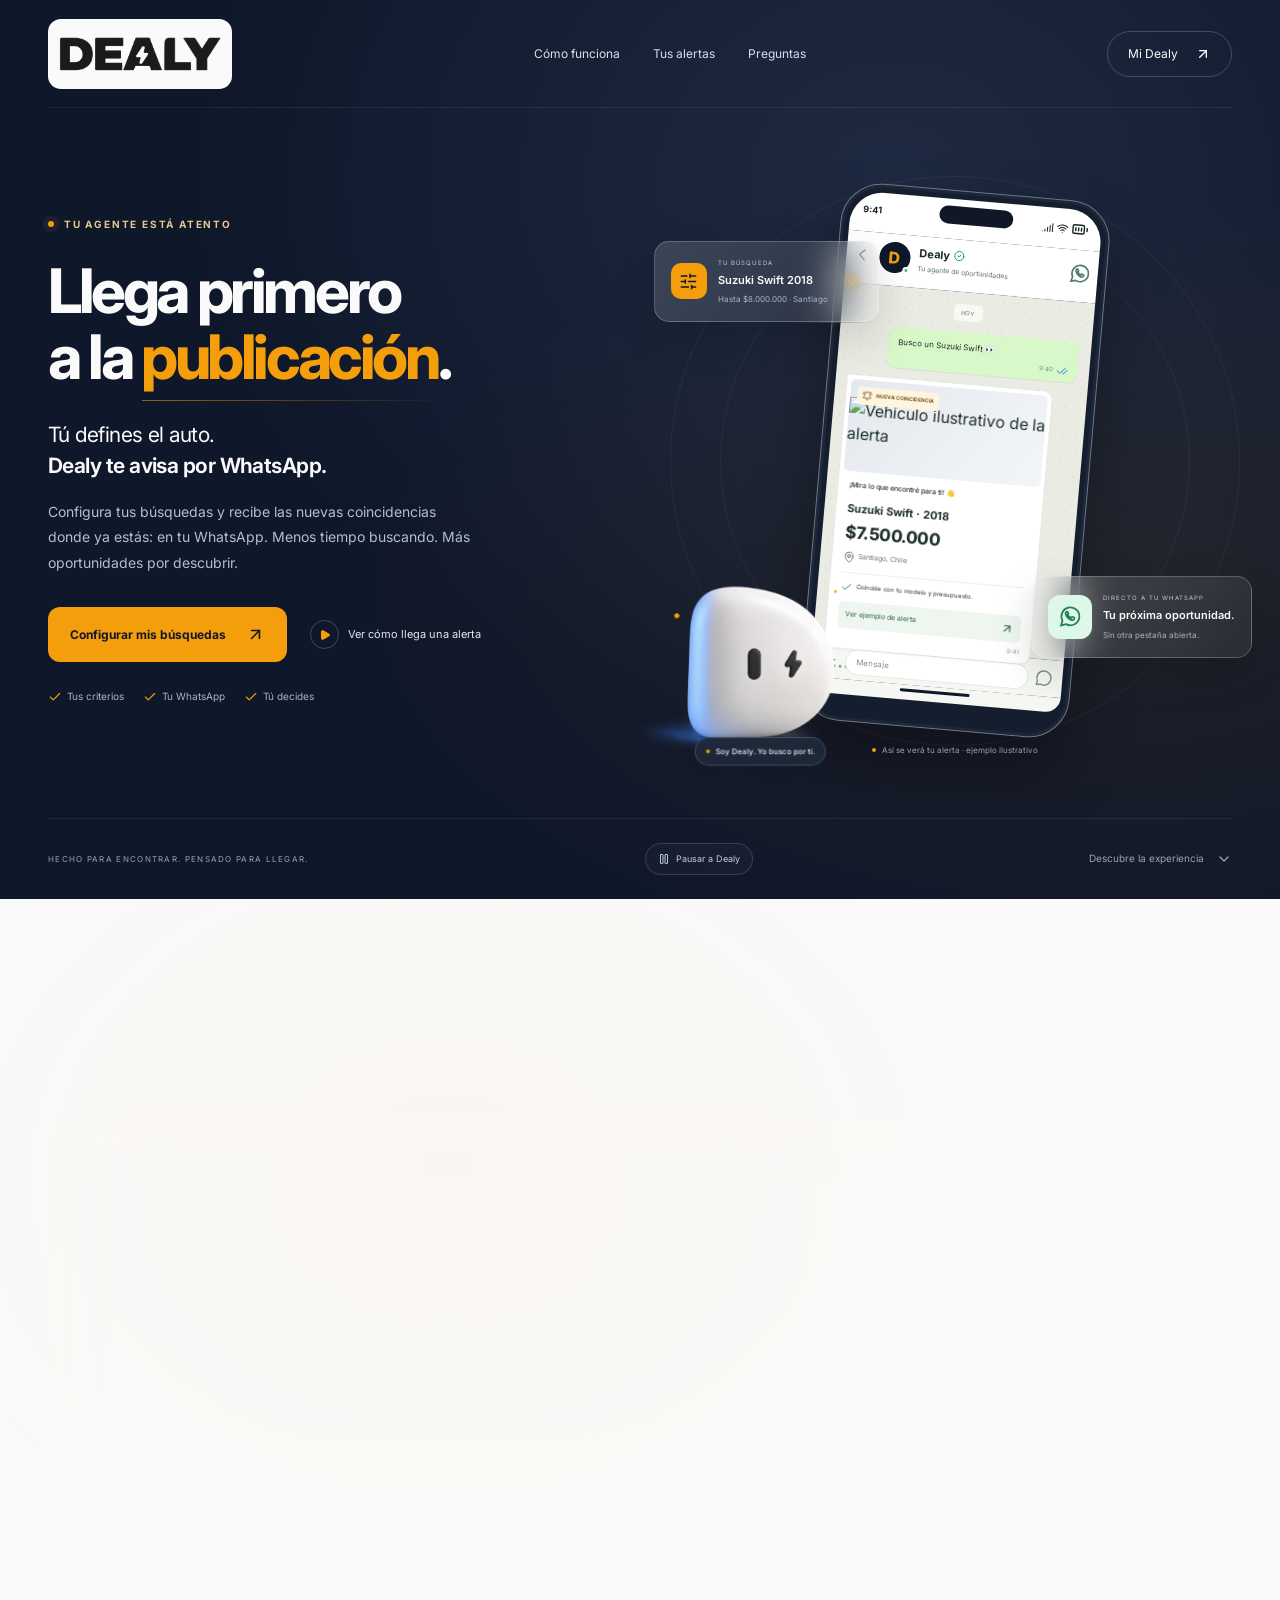
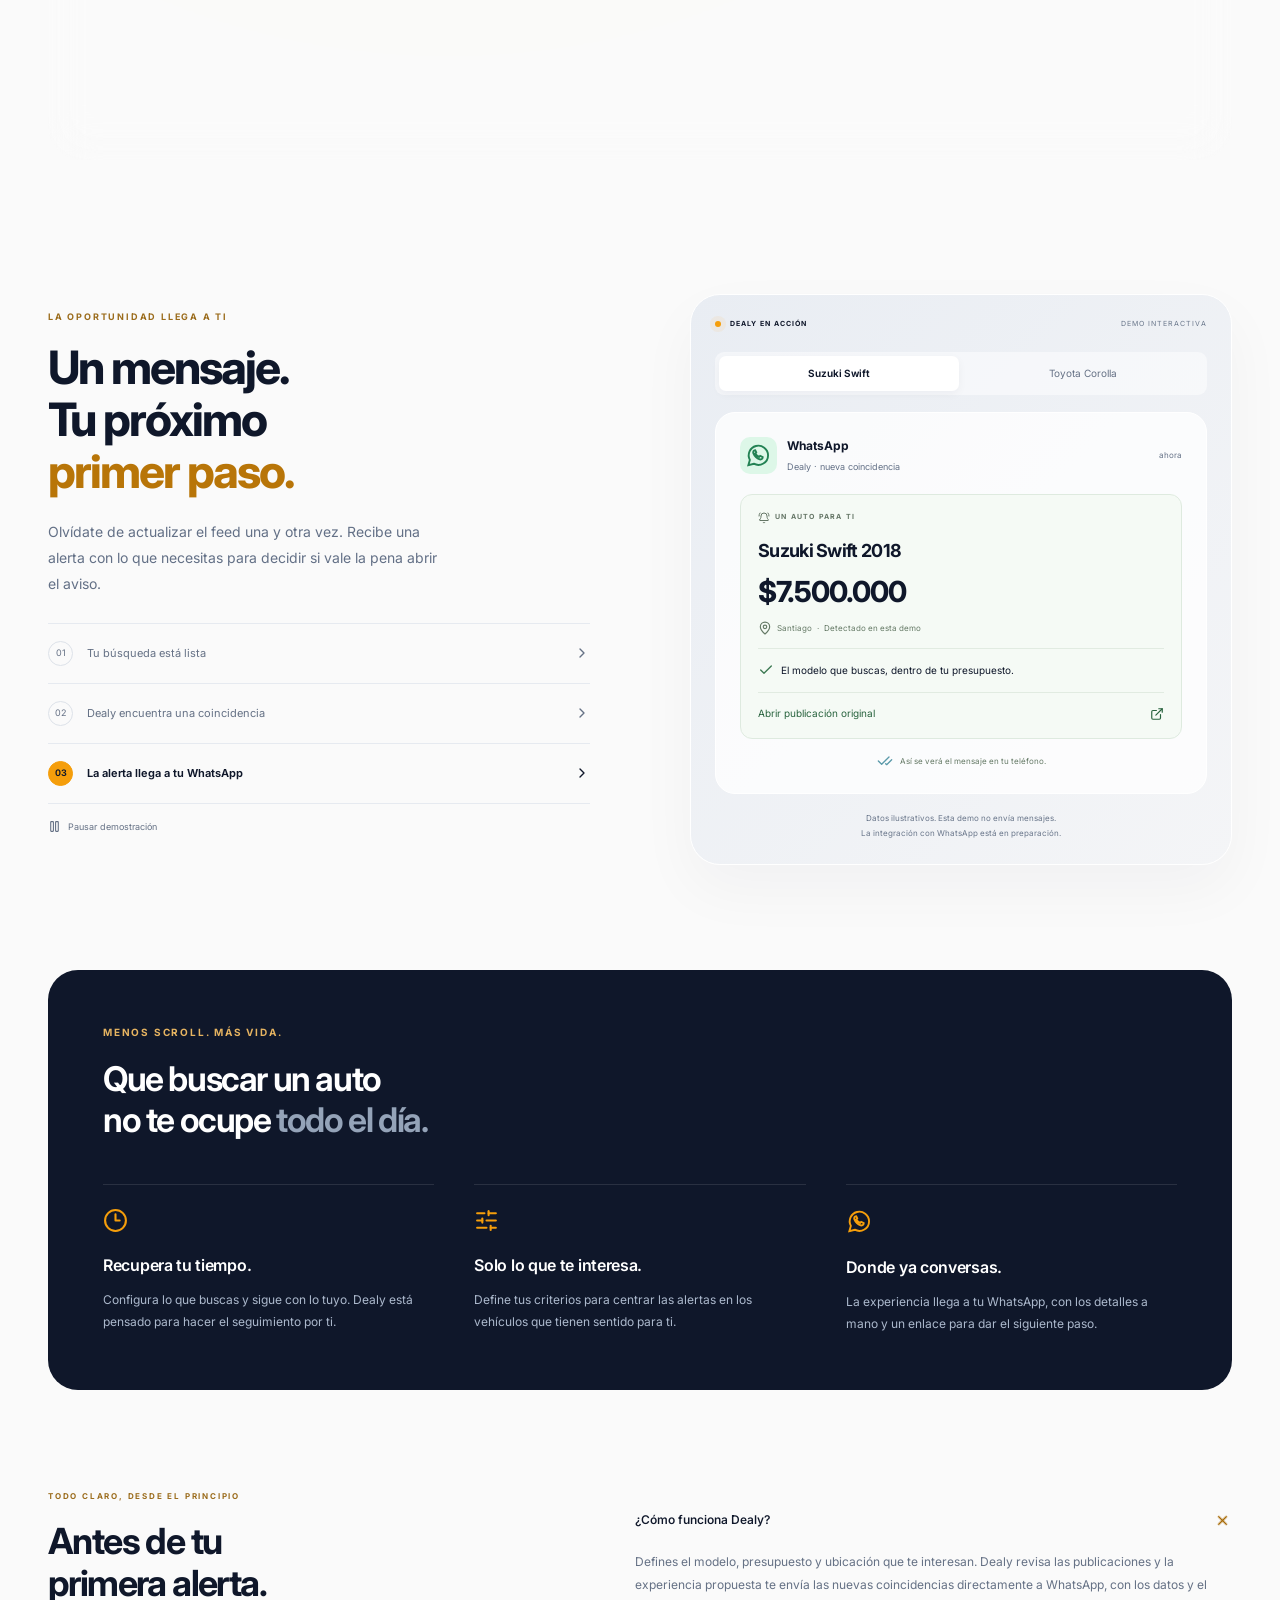
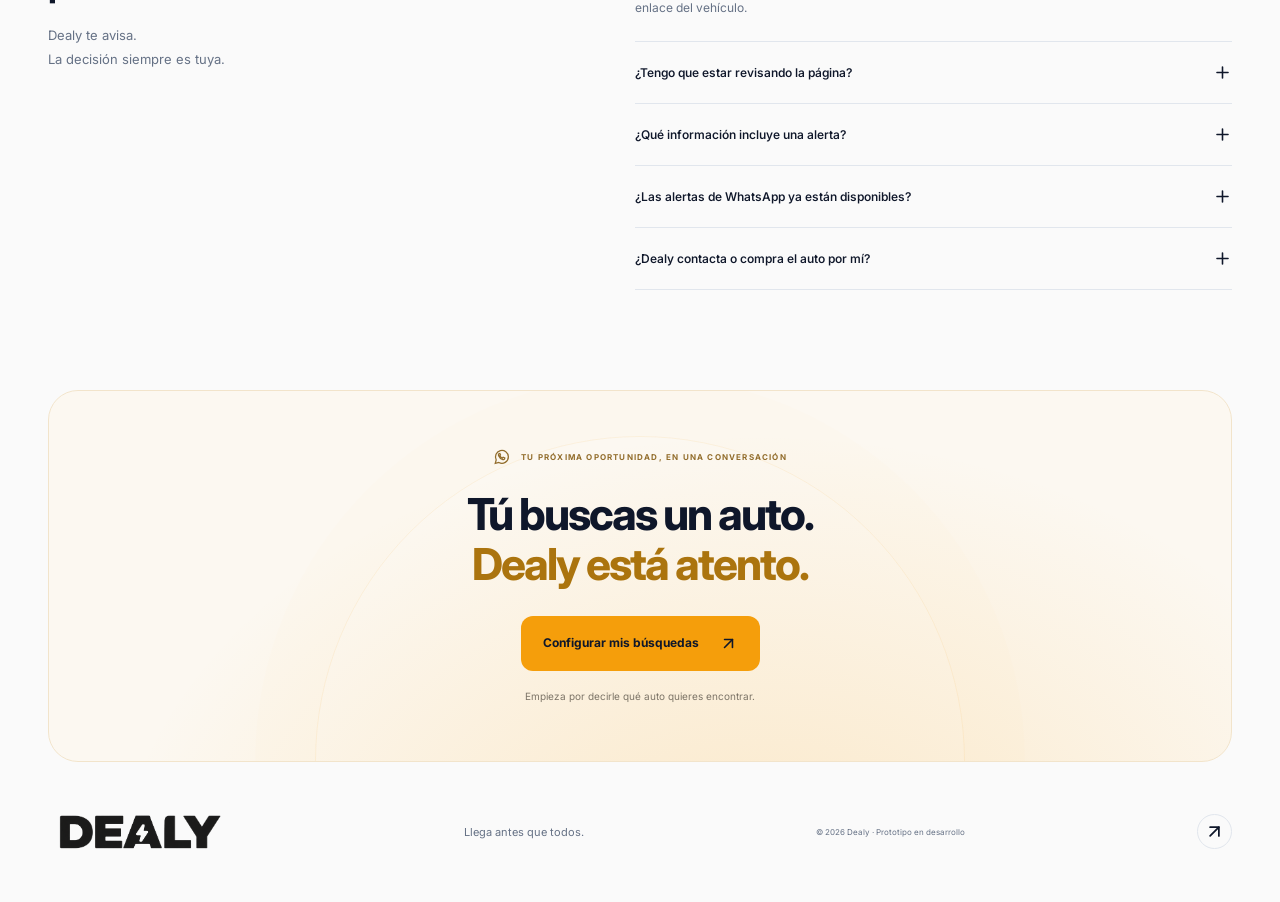
==== commit 52683e71: "Publish Dealy private-beta login and account portal on Pages" ====
--- a/index.html
+++ b/index.html
@@ -1,3 +1,3 @@
-<!doctype html><html lang="es-CL"><head><meta charset="UTF-8"><meta name="viewport" content="width=device-width, initial-scale=1.0"><meta name="theme-color" content="#0F172A"><meta name="description" content="Llega primero a la publicación. Configura tus búsquedas de autos y descubre la experiencia de alertas de Dealy directo a tu WhatsApp."><title>Dealy — Tu próximo auto, directo a WhatsApp</title><link rel="preconnect" href="https://fonts.googleapis.com"><link rel="preconnect" href="https://fonts.gstatic.com" crossorigin><link href="https://fonts.googleapis.com/css2?family=Inter:wght@400;450;500;550;600;650;700;750;800;850;900&display=swap" rel="stylesheet">  <script type="module" crossorigin src="./assets/index-CQg_bbV3.js"></script>
+<!doctype html><html lang="es-CL"><head><meta charset="UTF-8"><meta name="viewport" content="width=device-width, initial-scale=1.0"><meta name="theme-color" content="#0F172A"><meta name="description" content="Llega primero a la publicación. Configura tus búsquedas de autos y descubre la experiencia de alertas de Dealy directo a tu WhatsApp."><title>Dealy — Tu próximo auto, directo a WhatsApp</title><link rel="preconnect" href="https://fonts.googleapis.com"><link rel="preconnect" href="https://fonts.gstatic.com" crossorigin><link href="https://fonts.googleapis.com/css2?family=Inter:wght@400;450;500;550;600;650;700;750;800;850;900&display=swap" rel="stylesheet">  <script type="module" crossorigin src="./assets/index-oVhxoGRY.js"></script>
   <link rel="stylesheet" crossorigin href="./assets/index-By04R0ch.css">
 </head><body><div id="root"></div></body></html>
